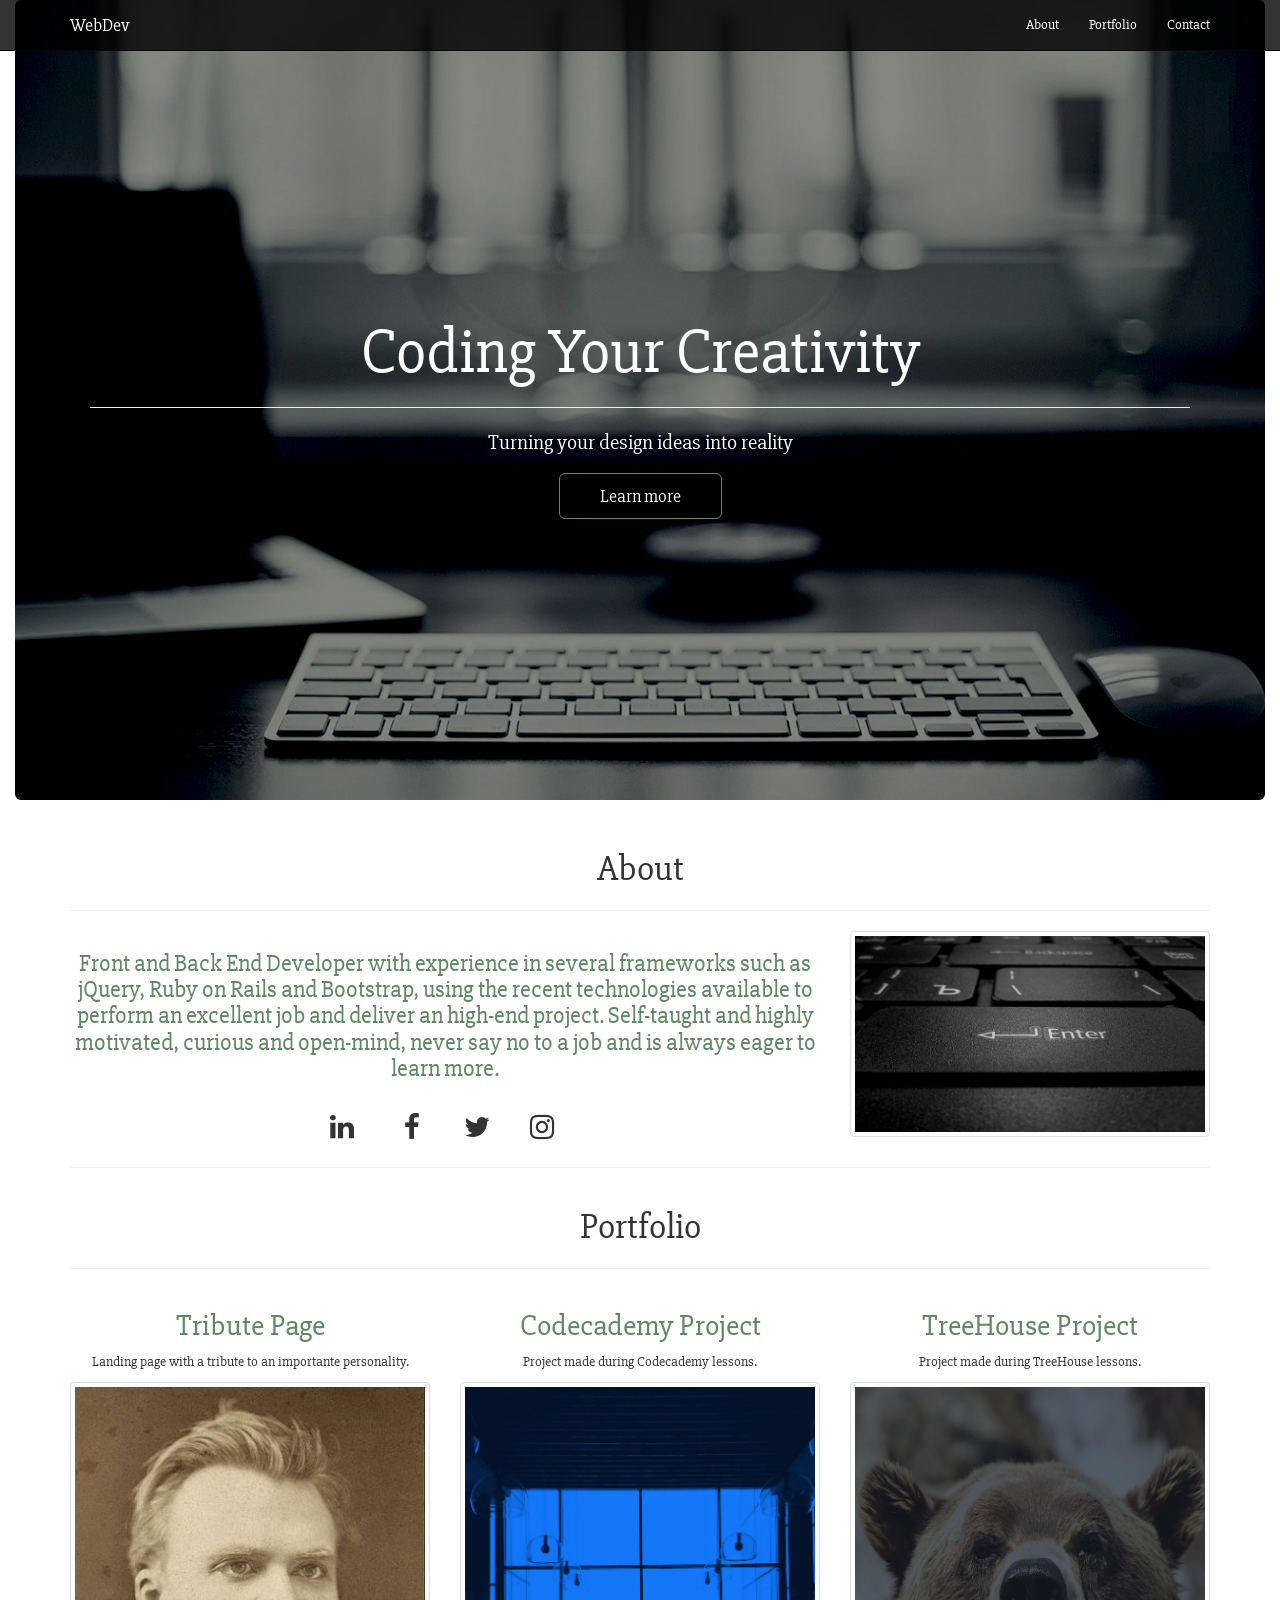
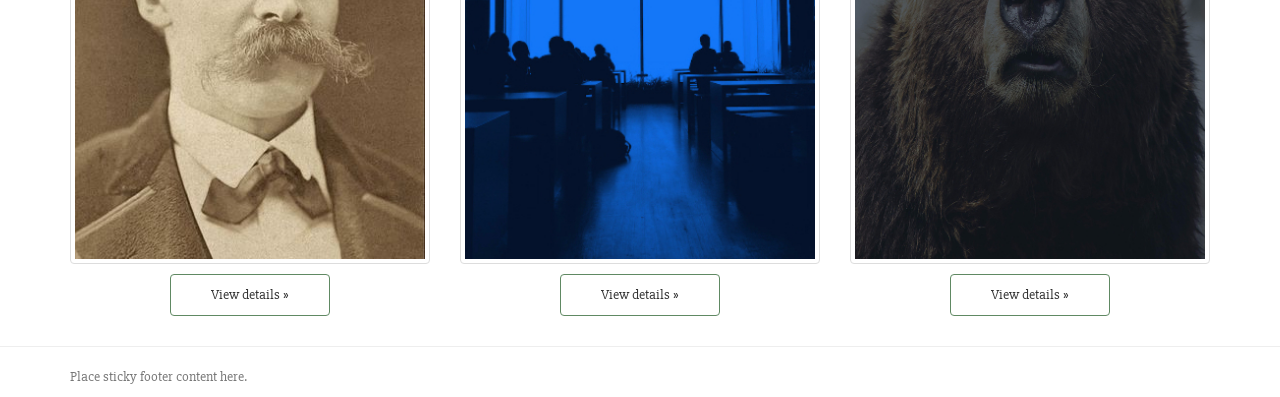
==== Personal_portfolio/index.html @ 29420472 "Add Personal Portfolio project" ====
<!DOCTYPE html>
	<html lang="en">
	<head>
		<meta charset="utf-8">
		<meta http-equiv="X-UA-Compatible" content="IE=edge">
		<meta name="viewport" content="width=device-width, initial-scale=1">
		<title>WebDev</title>
		<link rel="stylesheet" href="https://maxcdn.bootstrapcdn.com/bootstrap/3.3.7/css/bootstrap.min.css"
		      integrity="sha384-BVYiiSIFeK1dGmJRAkycuHAHRg32OmUcww7on3RYdg4Va+PmSTsz/K68vbdEjh4u" crossorigin="anonymous">
		<!--[if lt IE 9]>
      <script src="https://oss.maxcdn.com/html5shiv/3.7.3/html5shiv.min.js"></script>
      <script src="https://oss.maxcdn.com/respond/1.4.2/respond.min.js"></script>
    <![endif]-->
    <link href="https://fonts.googleapis.com/css?family=Slabo+27px" rel="stylesheet">
    <link rel="stylesheet" href="https://maxcdn.bootstrapcdn.com/font-awesome/4.5.0/css/font-awesome.min.css"/>

    <style>
      body {
        font-family: 'Slabo 27px', serif !important;
      }

      .jumbotron a, .navbar a {
        color: #fff !important;
      }

      .navbar {
        background-color: rgba(0, 0, 0, 0.8);
        margin: 0 auto;
      }

      .navbar a:hover {
        color: #608963 !important;
      }

      .jumbotron {
        height: 800px;
        background: url(images/computer.jpg) no-repeat top center;
        background-size: cover;
      }

      .front {
        margin-top: 250px;
        color: #fff;
        font-family:
      }

      .btn {
        border: 1px solid #608963;
        padding: 10px 40px;
      }

      .btn:hover {
        background-color: #608963;
      }

      h3, h2 {
        color: #608963;
      }

      .img-responsive {
        margin-bottom: 10px;
      }

    </style>
	</head>
	<body>
    <!-- NavBar -->
		<nav class="navbar navbar-inverse navbar-fixed-top">
  		<div class="container">
		    <!-- Brand and toggle get grouped for better mobile display -->
		    <div class="navbar-header">
		      <button type="button" class="navbar-toggle collapsed" data-toggle="collapse"
                  data-target="#bs-example-navbar-collapse-1" aria-expanded="false">
		        <span class="sr-only">Toggle navigation</span>
		        <span class="icon-bar"></span>
		        <span class="icon-bar"></span>
		        <span class="icon-bar"></span>
		      </button>
		      <a class="navbar-brand" href="#front">WebDev</a>
		    </div>
		    <!-- Collect the nav links, forms, and other content for toggling -->
		    <div class="collapse navbar-collapse" id="bs-example-navbar-collapse-1">
		      <ul class="nav navbar-nav navbar-right">
		        <li><a href="#about">About</a></li>
		        <li><a href="#portfolio">Portfolio</a></li>
		        <li><a href="#">Contact</a></li>
		      </ul>
		    </div><!-- /.navbar-collapse -->
		  </div><!-- /.container-fluid -->
		</nav>

    <!-- About -->
    <div class="container-fluid">
      <div class="jumbotron">
        <div class="container text-center front">
          <h1>Coding Your Creativity</h1>
          <hr>
          <p>Turning your design ideas into reality</p>
          <p><a class="btn btn-lg" href="#portfolio" role="button">Learn more</a></p>
        </div>
      </div>
      <div class="container" id="about">
        <h1 class="text-center">About</h1>
        <hr>
        <div class="row">
          <div class="col-md-8">
            <h3 class="text-center">Front and Back End Developer with experience in several frameworks such as jQuery, Ruby on Rails and Bootstrap, using the recent technologies available to perform an excellent job and deliver an high-end project. Self-taught and highly motivated, curious and open-mind, never say no to a job and is always eager to learn more.</h3><br>
            <div class="row icons">
              <div class="col-md-offset-4 col-md-1" ><i class="fa fa-linkedin fa-2x"></i></div>
              <div class="col-md-1 text-center" ><i class="fa fa-facebook fa-2x"></i></div>
              <div class="col-md-1 text-center" ><i class="fa fa-twitter fa-2x"></i></div>
              <div class="col-md-1 text-center" ><i class="fa fa-instagram fa-2x"></i></div>
            </div>
          </div>
          <div class="col-md-4">
            <img class="img-responsive img-thumbnail" src="images/subsection1b.jpg" alt="Keyboard Image">
          </div>
        </div>
        <hr>
      </div>
       <!-- Portfolio -->
      <div class="container" id="portfolio">
        <h1 class="text-center">Portfolio</h1>
        <hr>
        <div class="row">
          <div class="col-md-4 text-center">
            <h2>Tribute Page</h2>
            <p>Landing page with a tribute to an importante personality. </p>
            <img class="img-responsive img-thumbnail" src="images/nietzsche.jpg"><br>
            <p><a class="btn btn-default" href="tribute.html" role="button" target="_blank">View details &raquo;</a></p>
          </div>
          <div class="col-md-4 text-center">
            <h2>Codecademy Project</h2>
            <p>Project made during Codecademy lessons. </p>
            <img class="img-responsive img-thumbnail" src="images/innovationcloud.jpg"><br>
            <p><a class="btn btn-default" href="innovationcloud/index1.html" role="button" target="_blank">View details &raquo;</a></p>
          </div>
          <div class="col-md-4 text-center">
            <h2>TreeHouse Project</h2>
            <p>Project made during TreeHouse lessons.</p>
            <img class="img-responsive img-thumbnail" src="images/laketahoe.jpg"><br>
            <p><a class="btn btn-default" href="LakeTahoe/index.html" role="button" target="_blank">View details &raquo;</a></p>
          </div>
        </div>
      </div>
    </div>

      <hr>


    <!-- Portfolio -->

    <!-- Contact -->


    <!-- Footer -->
    <footer class="footer">
      <div class="container">
        <p class="text-muted">Place sticky footer content here.</p>
      </div>
    </footer>

		<!-- jQuery (necessary for Bootstrap's JavaScript plugins) -->
    <script src="https://ajax.googleapis.com/ajax/libs/jquery/1.12.4/jquery.min.js"></script>
    <!-- Include all compiled plugins (below), or include individual files as needed -->
    <script src="https://maxcdn.bootstrapcdn.com/bootstrap/3.3.7/js/bootstrap.min.js"
		integrity="sha384-Tc5IQib027qvyjSMfHjOMaLkfuWVxZxUPnCJA7l2mCWNIpG9mGCD8wGNIcPD7Txa"
		crossorigin="anonymous"></script>
	</body>
</html>
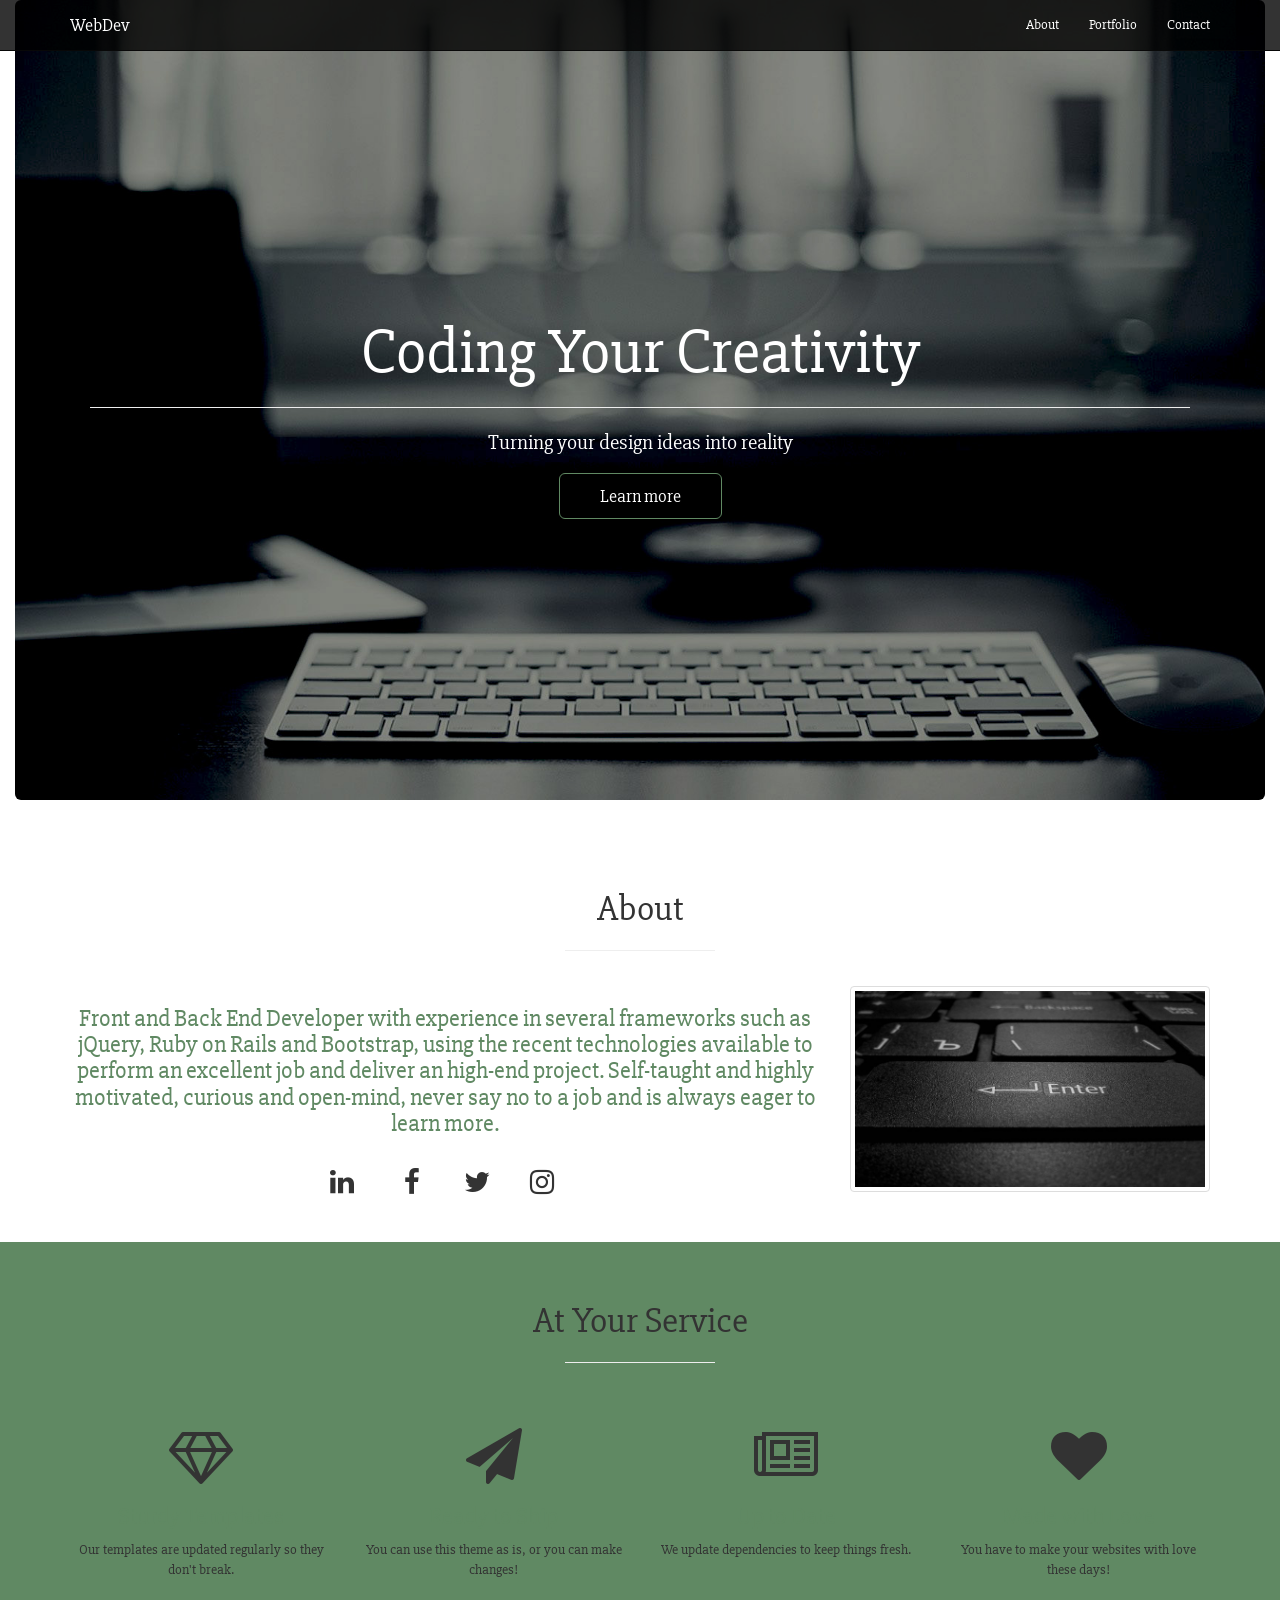
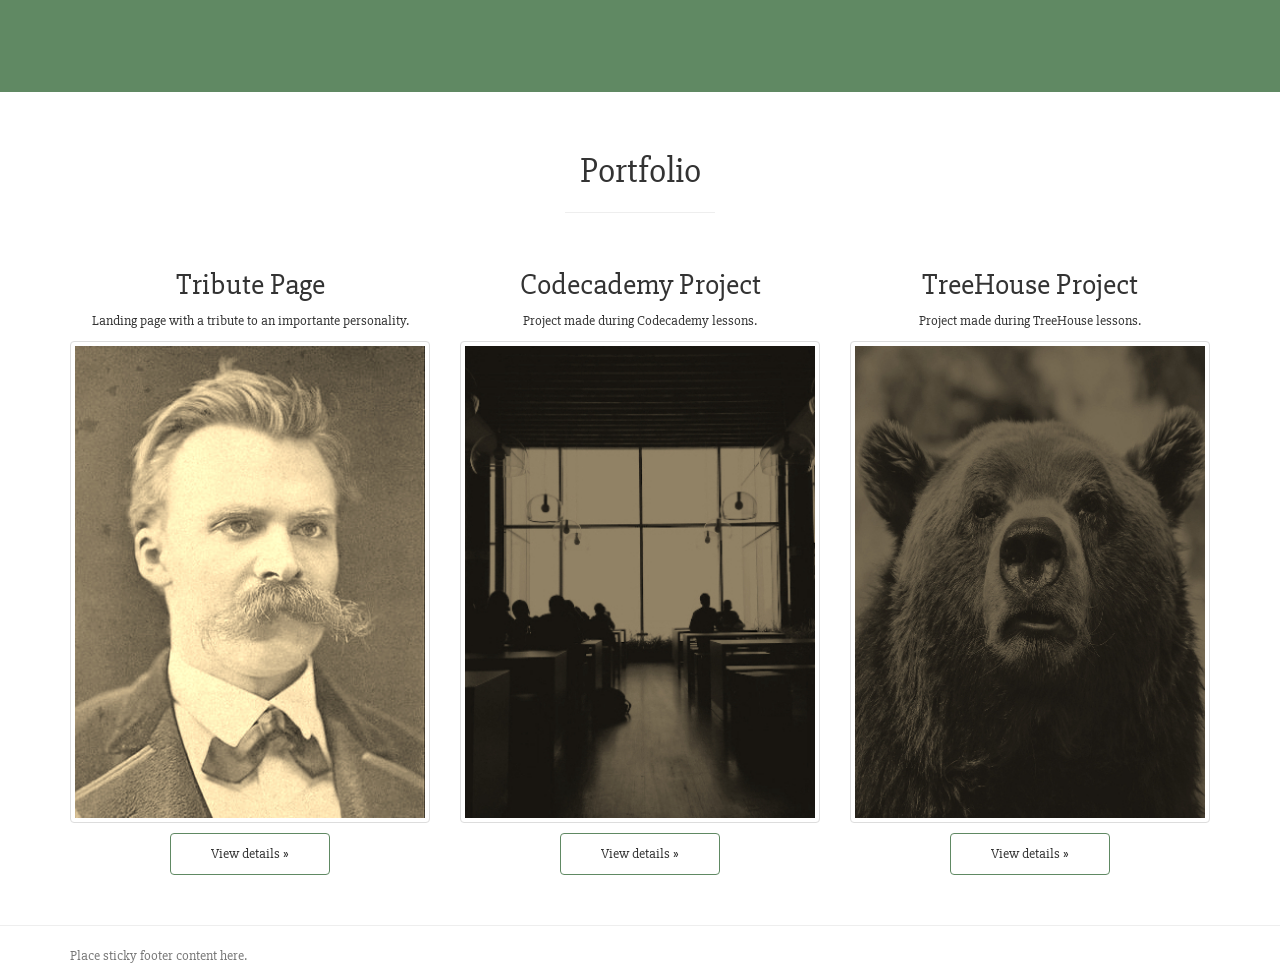
==== commit d6170fcb: "Fix images height and add services branch" ====
--- a/Personal_portfolio/index.html
+++ b/Personal_portfolio/index.html
@@ -19,6 +19,11 @@
         font-family: 'Slabo 27px', serif !important;
       }
 
+      section {
+        padding-top: 40px;
+        padding-bottom: 20px;
+      }
+
       .jumbotron a, .navbar a {
         color: #fff !important;
       }
@@ -53,12 +58,26 @@
         background-color: #608963;
       }
 
-      h3, h2 {
+      h3 {
         color: #608963;
       }
 
       .img-responsive {
         margin-bottom: 10px;
+      }
+
+      #services {
+        background-color: #608963;
+        height: 450px;
+      }
+
+      .service-box {
+        padding-top: 30px;
+      }
+
+      .primary {
+        width: 150px;
+        padding-bottom: 15px;
       }
 
     </style>
@@ -76,21 +95,21 @@
 		        <span class="icon-bar"></span>
 		        <span class="icon-bar"></span>
 		      </button>
-		      <a class="navbar-brand" href="#front">WebDev</a>
+		      <a class="navbar-brand" href="#header">WebDev</a>
 		    </div>
 		    <!-- Collect the nav links, forms, and other content for toggling -->
 		    <div class="collapse navbar-collapse" id="bs-example-navbar-collapse-1">
 		      <ul class="nav navbar-nav navbar-right">
 		        <li><a href="#about">About</a></li>
 		        <li><a href="#portfolio">Portfolio</a></li>
-		        <li><a href="#">Contact</a></li>
+		        <li><a href="#contact">Contact</a></li>
 		      </ul>
 		    </div><!-- /.navbar-collapse -->
 		  </div><!-- /.container-fluid -->
 		</nav>
 
-    <!-- About -->
-    <div class="container-fluid">
+    <!-- header -->
+    <header class="container-fluid" id="header">
       <div class="jumbotron">
         <div class="container text-center front">
           <h1>Coding Your Creativity</h1>
@@ -99,9 +118,12 @@
           <p><a class="btn btn-lg" href="#portfolio" role="button">Learn more</a></p>
         </div>
       </div>
-      <div class="container" id="about">
+    </header>
+    <!-- About -->
+    <section id="about">
+      <div class="container">
         <h1 class="text-center">About</h1>
-        <hr>
+        <hr class="primary">
         <div class="row">
           <div class="col-md-8">
             <h3 class="text-center">Front and Back End Developer with experience in several frameworks such as jQuery, Ruby on Rails and Bootstrap, using the recent technologies available to perform an excellent job and deliver an high-end project. Self-taught and highly motivated, curious and open-mind, never say no to a job and is always eager to learn more.</h3><br>
@@ -116,43 +138,79 @@
             <img class="img-responsive img-thumbnail" src="images/subsection1b.jpg" alt="Keyboard Image">
           </div>
         </div>
-        <hr>
-      </div>
+        <br>
+      </div>
+    </section>
+    <section id="services">
+        <div class="container">
+            <div class="row">
+                <div class="col-lg-12 text-center">
+                    <h1 class="section-heading">At Your Service</h1>
+                    <hr class="primary">
+                </div>
+            </div>
+        </div>
+        <div class="container">
+            <div class="row">
+                <div class="col-lg-3 col-md-6 text-center">
+                    <div class="service-box">
+                        <i class="fa fa-4x fa-diamond sr-icons"></i>
+                        <h3>Sturdy Templates</h3>
+                        <p>Our templates are updated regularly so they don't break.</p>
+                    </div>
+                </div>
+                <div class="col-lg-3 col-md-6 text-center">
+                    <div class="service-box">
+                        <i class="fa fa-4x fa-paper-plane sr-icons"></i>
+                        <h3>Ready to Ship</h3>
+                        <p>You can use this theme as is, or you can make changes!</p>
+                    </div>
+                </div>
+                <div class="col-lg-3 col-md-6 text-center">
+                    <div class="service-box">
+                        <i class="fa fa-4x fa-newspaper-o sr-icons"></i>
+                        <h3>Up to Date</h3>
+                        <p>We update dependencies to keep things fresh.</p>
+                    </div>
+                </div>
+                <div class="col-lg-3 col-md-6 text-center">
+                    <div class="service-box">
+                        <i class="fa fa-4x fa-heart sr-icons"></i>
+                        <h3>Made with Love</h3>
+                        <p>You have to make your websites with love these days!</p>
+                    </div>
+                </div>
+            </div>
+        </div>
+    </section>
        <!-- Portfolio -->
-      <div class="container" id="portfolio">
+    <section id="portfolio">
+      <div class="container">
         <h1 class="text-center">Portfolio</h1>
-        <hr>
+        <hr class="primary">
         <div class="row">
           <div class="col-md-4 text-center">
             <h2>Tribute Page</h2>
             <p>Landing page with a tribute to an importante personality. </p>
-            <img class="img-responsive img-thumbnail" src="images/nietzsche.jpg"><br>
+            <img class="img-responsive img-thumbnail" src="images/nietzsche1.jpg"><br>
             <p><a class="btn btn-default" href="tribute.html" role="button" target="_blank">View details &raquo;</a></p>
           </div>
           <div class="col-md-4 text-center">
             <h2>Codecademy Project</h2>
             <p>Project made during Codecademy lessons. </p>
-            <img class="img-responsive img-thumbnail" src="images/innovationcloud.jpg"><br>
+            <img class="img-responsive img-thumbnail" src="images/innovationcloud1.jpg"><br>
             <p><a class="btn btn-default" href="innovationcloud/index1.html" role="button" target="_blank">View details &raquo;</a></p>
           </div>
           <div class="col-md-4 text-center">
             <h2>TreeHouse Project</h2>
             <p>Project made during TreeHouse lessons.</p>
-            <img class="img-responsive img-thumbnail" src="images/laketahoe.jpg"><br>
+            <img class="img-responsive img-thumbnail" src="images/laketahoe1.jpg"><br>
             <p><a class="btn btn-default" href="LakeTahoe/index.html" role="button" target="_blank">View details &raquo;</a></p>
           </div>
         </div>
       </div>
-    </div>
-
-      <hr>
-
-
-    <!-- Portfolio -->
-
-    <!-- Contact -->
-
-
+    </section>
+    <hr>
     <!-- Footer -->
     <footer class="footer">
       <div class="container">
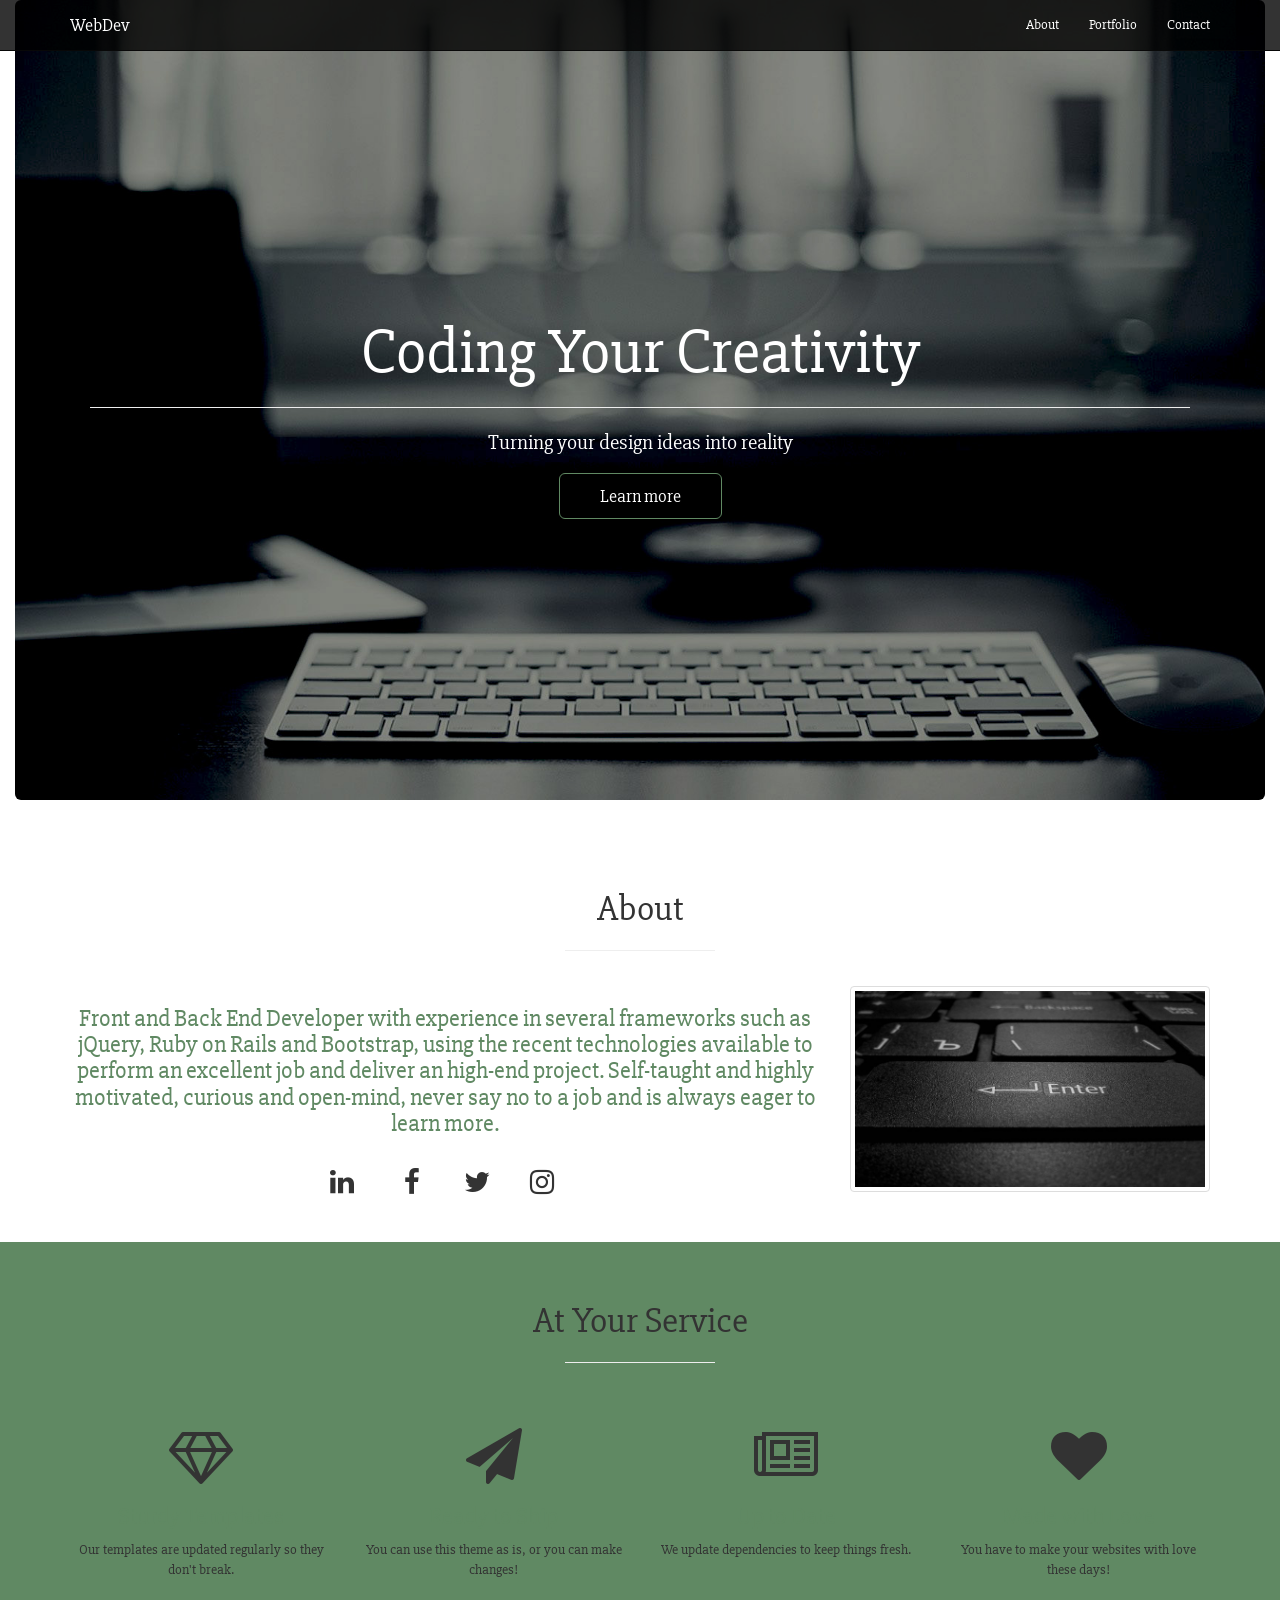
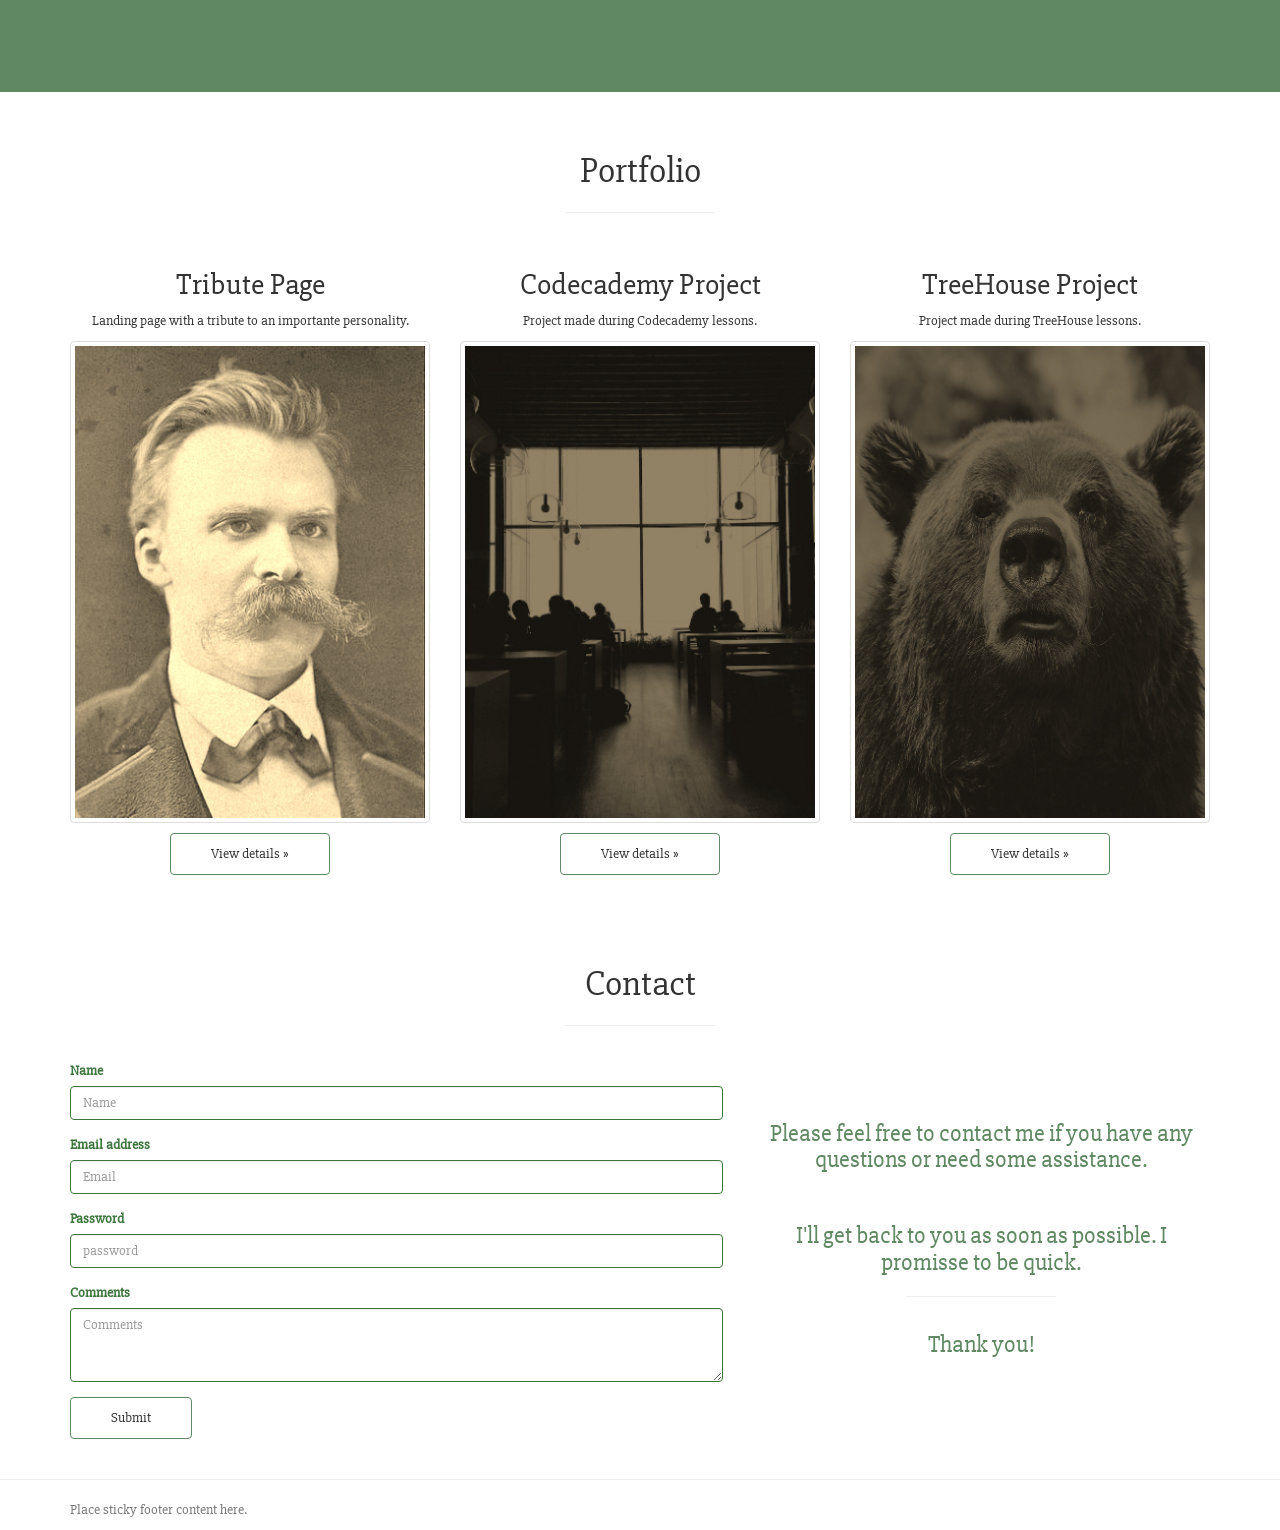
==== commit c926e866: "Add a form to contact" ====
--- a/Personal_portfolio/index.html
+++ b/Personal_portfolio/index.html
@@ -210,6 +210,45 @@
         </div>
       </div>
     </section>
+    <!-- Contact -->
+    <section id="contact">
+      <div class="container">
+        <h1 class="text-center">Contact</h1>
+        <hr class="primary">
+        <div class="row">
+          <div class="col-md-7">
+            <form>
+              <div class="form-group has-success">
+                <label class="control-label" for="inputSuccess1">Name</label>
+                <input type="text" class="form-control" id="inputSuccess1" aria-describedby="Name" placeholder="Name">
+              </div>
+              <div class="form-group has-success">
+                <label class="control-label" for="inputSuccess1">Email address</label>
+                <input type="email" class="form-control" id="inputSuccess1" aria-describedby="Email"
+                placeholder="Email">
+              </div>
+                <div class="form-group has-success">
+                  <label class="control-label" for="inputSuccess1">Password</label>
+                  <input type="text" class="form-control" id="inputSuccess1" aria-describedby="password"
+                  placeholder="password">
+              </div>
+              <div class="form-group has-success">
+                <label class="control-label" for="inputSuccess1">Comments</label>
+                <textarea type="text" rows="3" class="form-control" id="inputSuccess1" aria-describedby="comments" placeholder="Comments"></textarea>
+              </div>
+              <button type="submit" class="btn btn-default">Submit</button>
+            </form>
+          </div>
+          <div class="col-md-5 text-center"><br>
+          <br>
+          <h3>Please feel free to contact me if you have any questions or need some assistance.</h3><br>
+          <h3>I'll get back to you as soon as possible. I promisse to be quick.</h3>
+          <hr class="primary">
+          <h3>Thank you!</h3>
+        </div>
+        </div>
+      </div>
+    </section>
     <hr>
     <!-- Footer -->
     <footer class="footer">
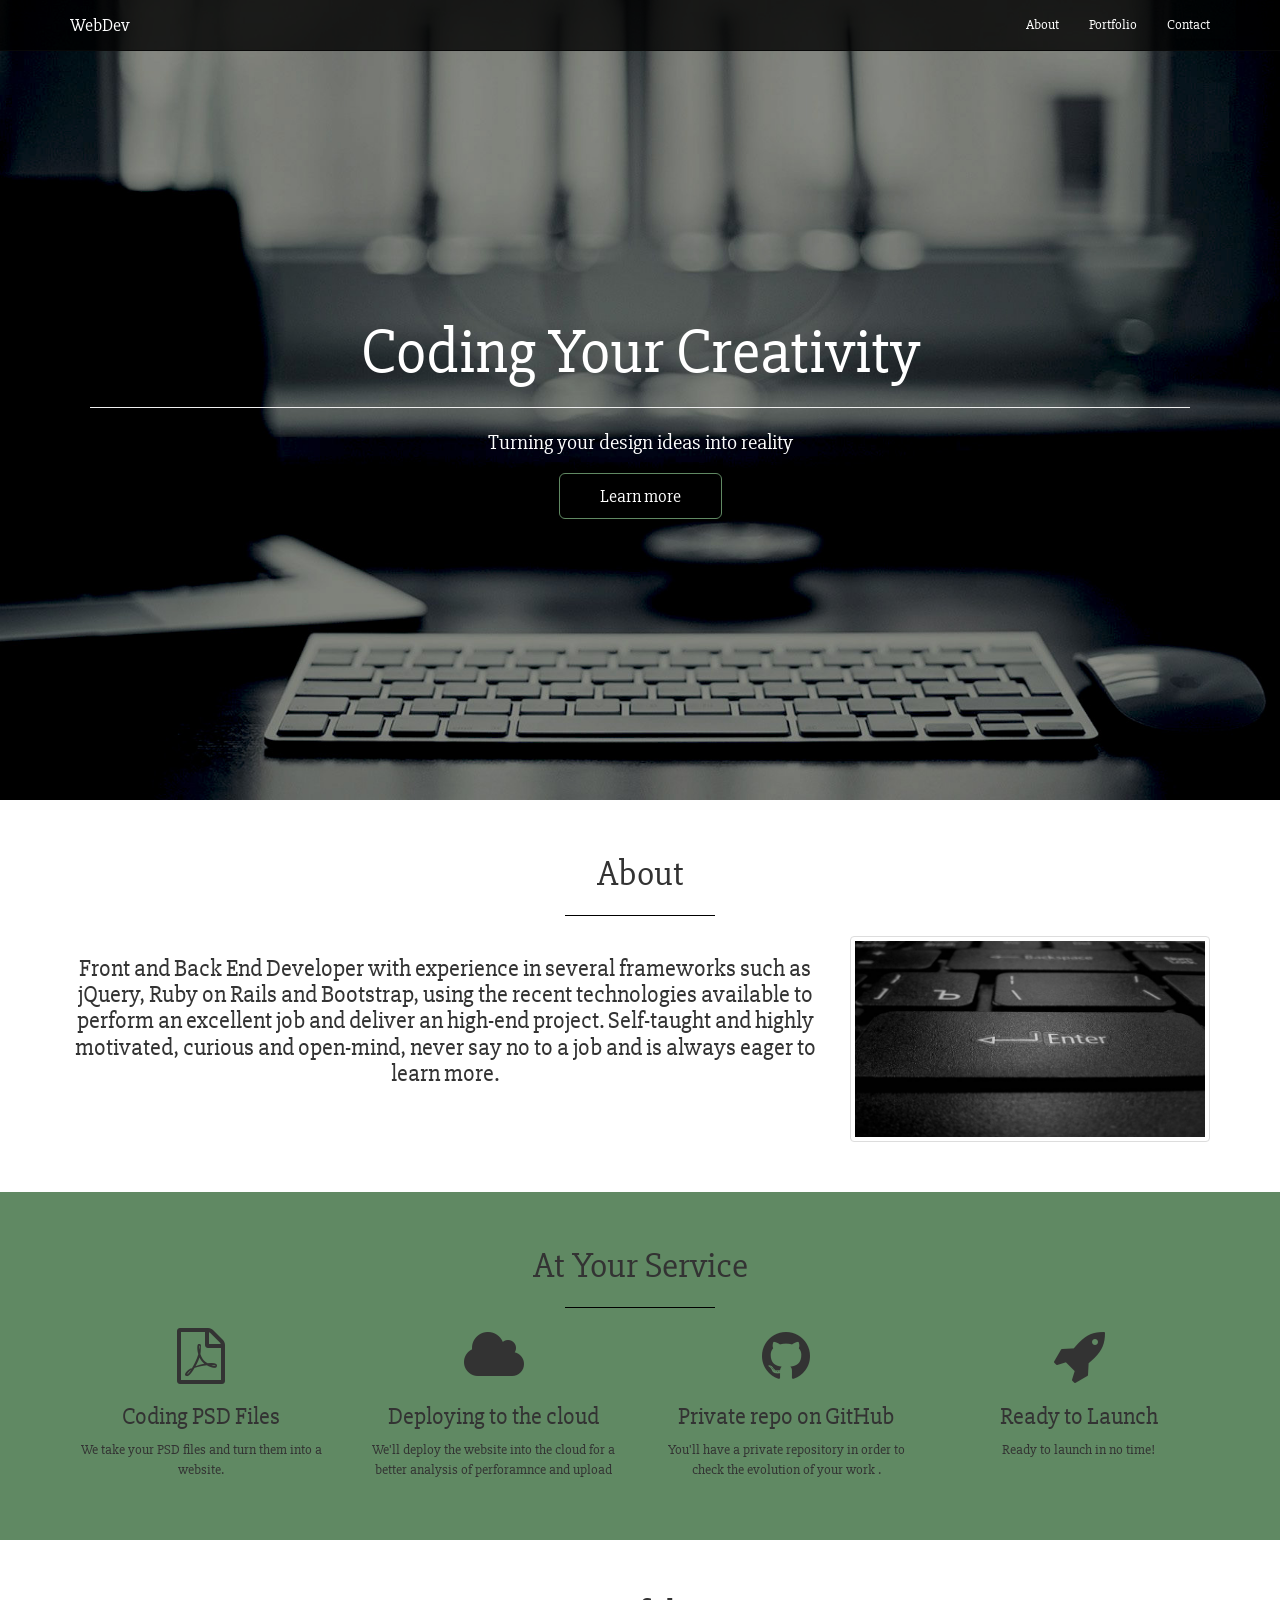
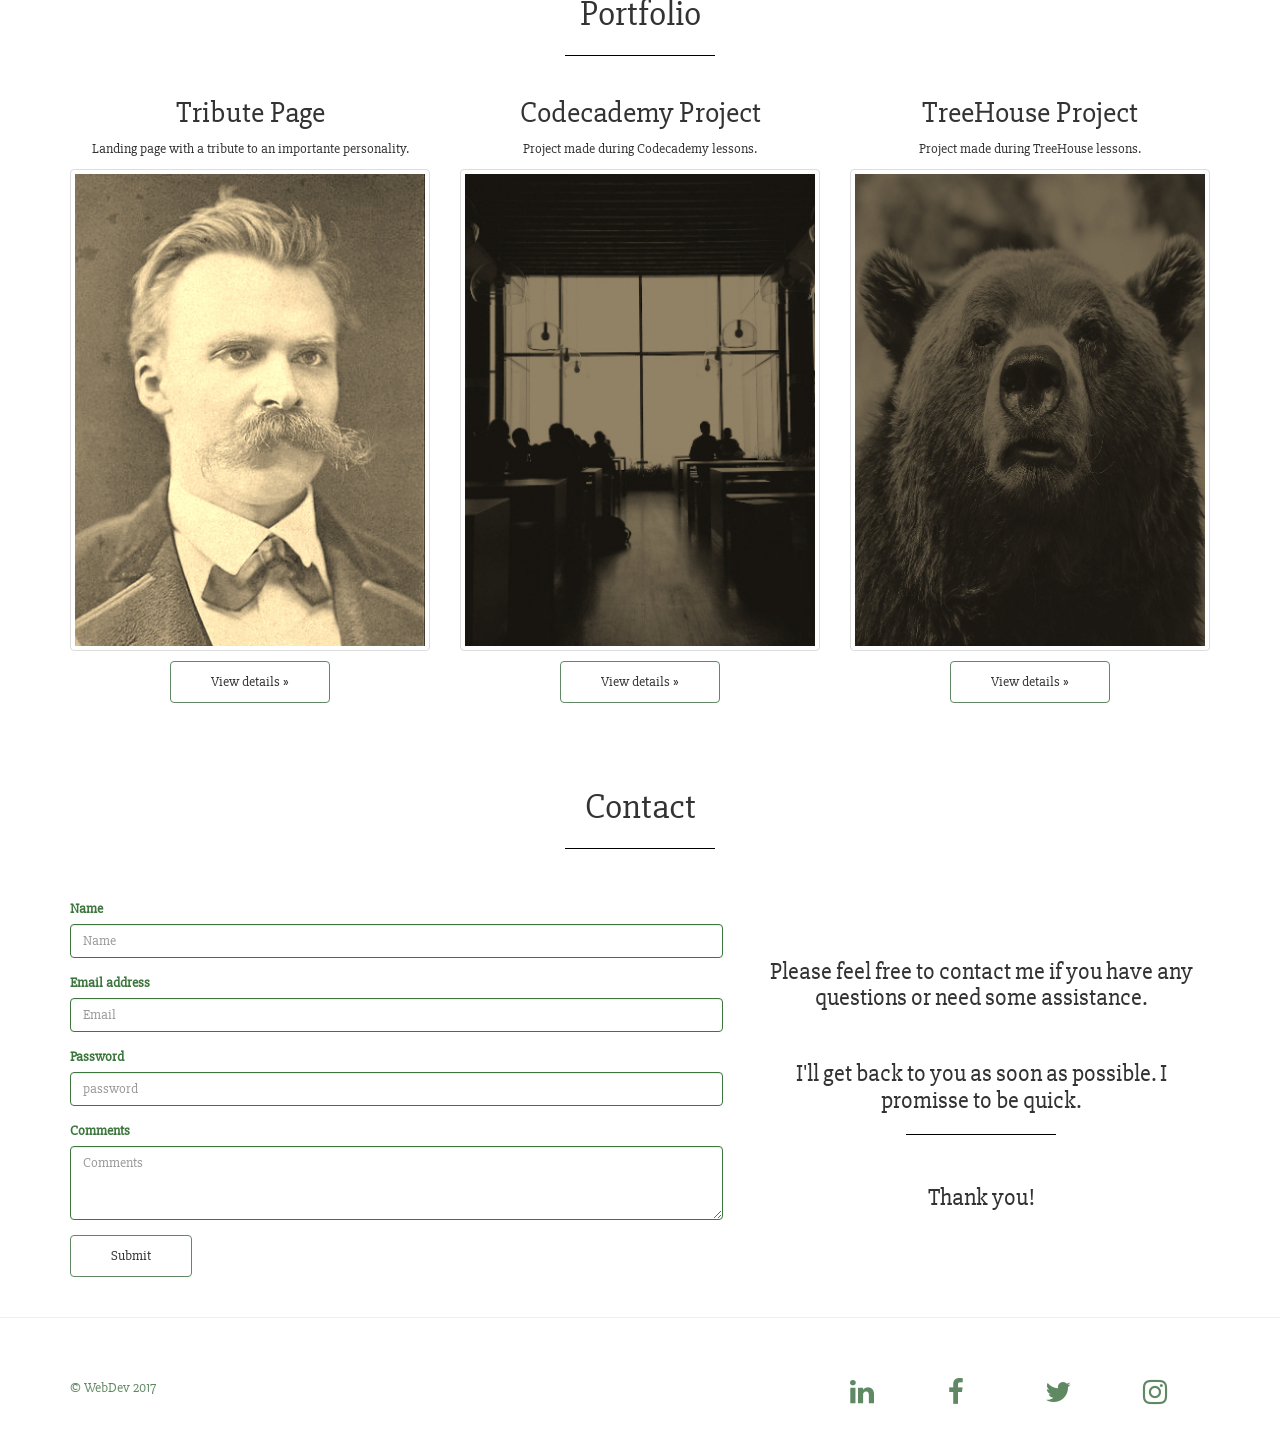
==== commit 2d968d06: "Add javascript and footer to portfolio page" ====
--- a/Personal_portfolio/index.html
+++ b/Personal_portfolio/index.html
@@ -20,7 +20,7 @@
       }
 
       section {
-        padding-top: 40px;
+        padding-top: 35px;
         padding-bottom: 20px;
       }
 
@@ -37,10 +37,14 @@
         color: #608963 !important;
       }
 
-      .jumbotron {
+      header {
         height: 800px;
         background: url(images/computer.jpg) no-repeat top center;
         background-size: cover;
+      }
+
+      .jumbotron {
+        background-color: rgba(255, 255, 255, 0.0);
       }
 
       .front {
@@ -58,26 +62,35 @@
         background-color: #608963;
       }
 
-      h3 {
-        color: #608963;
-      }
-
       .img-responsive {
         margin-bottom: 10px;
       }
 
       #services {
         background-color: #608963;
-        height: 450px;
-      }
-
-      .service-box {
-        padding-top: 30px;
+        height: 100%;
+        padding-bottom: 50px;
+      }
+
+      #contact .primary {
+        padding-bottom: 30px;
       }
 
       .primary {
         width: 150px;
-        padding-bottom: 15px;
+        border-top: 1px solid black;
+      }
+
+      footer {
+        padding-top: 20px;
+        padding-bottom: 40px;
+        height: 100%;
+        margin-top: 40px;
+        color: #608963 !important;
+      }
+
+      footer .fa {
+        color: #608963 !important;
       }
 
     </style>
@@ -100,9 +113,9 @@
 		    <!-- Collect the nav links, forms, and other content for toggling -->
 		    <div class="collapse navbar-collapse" id="bs-example-navbar-collapse-1">
 		      <ul class="nav navbar-nav navbar-right">
-		        <li><a href="#about">About</a></li>
-		        <li><a href="#portfolio">Portfolio</a></li>
-		        <li><a href="#contact">Contact</a></li>
+		        <li><a class="about" href="#about">About</a></li>
+		        <li><a class="portfolio" href="#portfolio">Portfolio</a></li>
+		        <li><a class="contact" href="#contact">Contact</a></li>
 		      </ul>
 		    </div><!-- /.navbar-collapse -->
 		  </div><!-- /.container-fluid -->
@@ -127,12 +140,7 @@
         <div class="row">
           <div class="col-md-8">
             <h3 class="text-center">Front and Back End Developer with experience in several frameworks such as jQuery, Ruby on Rails and Bootstrap, using the recent technologies available to perform an excellent job and deliver an high-end project. Self-taught and highly motivated, curious and open-mind, never say no to a job and is always eager to learn more.</h3><br>
-            <div class="row icons">
-              <div class="col-md-offset-4 col-md-1" ><i class="fa fa-linkedin fa-2x"></i></div>
-              <div class="col-md-1 text-center" ><i class="fa fa-facebook fa-2x"></i></div>
-              <div class="col-md-1 text-center" ><i class="fa fa-twitter fa-2x"></i></div>
-              <div class="col-md-1 text-center" ><i class="fa fa-instagram fa-2x"></i></div>
-            </div>
+
           </div>
           <div class="col-md-4">
             <img class="img-responsive img-thumbnail" src="images/subsection1b.jpg" alt="Keyboard Image">
@@ -154,30 +162,30 @@
             <div class="row">
                 <div class="col-lg-3 col-md-6 text-center">
                     <div class="service-box">
-                        <i class="fa fa-4x fa-diamond sr-icons"></i>
-                        <h3>Sturdy Templates</h3>
-                        <p>Our templates are updated regularly so they don't break.</p>
+                        <i class="fa fa-4x fa-file-pdf-o sr-icons"></i>
+                        <h3>Coding PSD Files</h3>
+                        <p>We take your PSD files and turn them into a website.</p>
                     </div>
                 </div>
                 <div class="col-lg-3 col-md-6 text-center">
                     <div class="service-box">
-                        <i class="fa fa-4x fa-paper-plane sr-icons"></i>
-                        <h3>Ready to Ship</h3>
-                        <p>You can use this theme as is, or you can make changes!</p>
+                        <i class="fa fa-4x fa-cloud sr-icons"></i>
+                        <h3>Deploying to the cloud</h3>
+                        <p>We'll deploy the website into the cloud for a better analysis of perforamnce and upload</p>
                     </div>
                 </div>
                 <div class="col-lg-3 col-md-6 text-center">
                     <div class="service-box">
-                        <i class="fa fa-4x fa-newspaper-o sr-icons"></i>
-                        <h3>Up to Date</h3>
-                        <p>We update dependencies to keep things fresh.</p>
+                        <i class="fa fa-4x fa-github sr-icons"></i>
+                        <h3>Private repo on GitHub</h3>
+                        <p>You'll have a private repository in order to check the evolution of your work  .</p>
                     </div>
                 </div>
                 <div class="col-lg-3 col-md-6 text-center">
                     <div class="service-box">
-                        <i class="fa fa-4x fa-heart sr-icons"></i>
-                        <h3>Made with Love</h3>
-                        <p>You have to make your websites with love these days!</p>
+                        <i class="fa fa-4x fa-rocket sr-icons"></i>
+                        <h3>Ready to Launch</h3>
+                        <p>Ready to launch in no time!</p>
                     </div>
                 </div>
             </div>
@@ -253,7 +261,15 @@
     <!-- Footer -->
     <footer class="footer">
       <div class="container">
-        <p class="text-muted">Place sticky footer content here.</p>
+        <div class="row">
+          <div class="col-md-8">
+            <p>&copy; WebDev 2017</p>
+          </div>
+          <div class="col-md-1"><a href="https://www.linkedin.com" target="_blank"><i class="fa fa-linkedin fa-2x"></i></a></div>
+          <div class="col-md-1" ><a href="https://www.facebook.com" target="_blank"><i class="fa fa-facebook fa-2x"></i></a></div>
+          <div class="col-md-1" ><a href="https://twitter.com" target="_blank"><i class="fa fa-twitter fa-2x"></i></a></div>
+          <div class="col-md-1" ><a href="https://www.instagram.com" target="_blanck"><i class="fa fa-instagram fa-2x"></i></a></div>
+        </div>
       </div>
     </footer>
 
@@ -263,5 +279,25 @@
     <script src="https://maxcdn.bootstrapcdn.com/bootstrap/3.3.7/js/bootstrap.min.js"
 		integrity="sha384-Tc5IQib027qvyjSMfHjOMaLkfuWVxZxUPnCJA7l2mCWNIpG9mGCD8wGNIcPD7Txa"
 		crossorigin="anonymous"></script>
+    <script>
+      $(document).ready(function() {
+        $(function() {
+          $('a[href*="#"]:not([href="#"])').click(function() {
+            if (location.pathname.replace(/^\//,'') == this.pathname.replace(/^\//,'') && location.hostname == this.hostname) {
+              var target = $(this.hash);
+              target = target.length ? target : $('[name=' + this.hash.slice(1) +']');
+              if (target.length) {
+                $('html, body').animate({
+                  scrollTop: target.offset().top
+                }, 1000);
+                return false;
+              }
+            }
+          });
+        });
+      });
+    </script>
 	</body>
 </html>
+
+
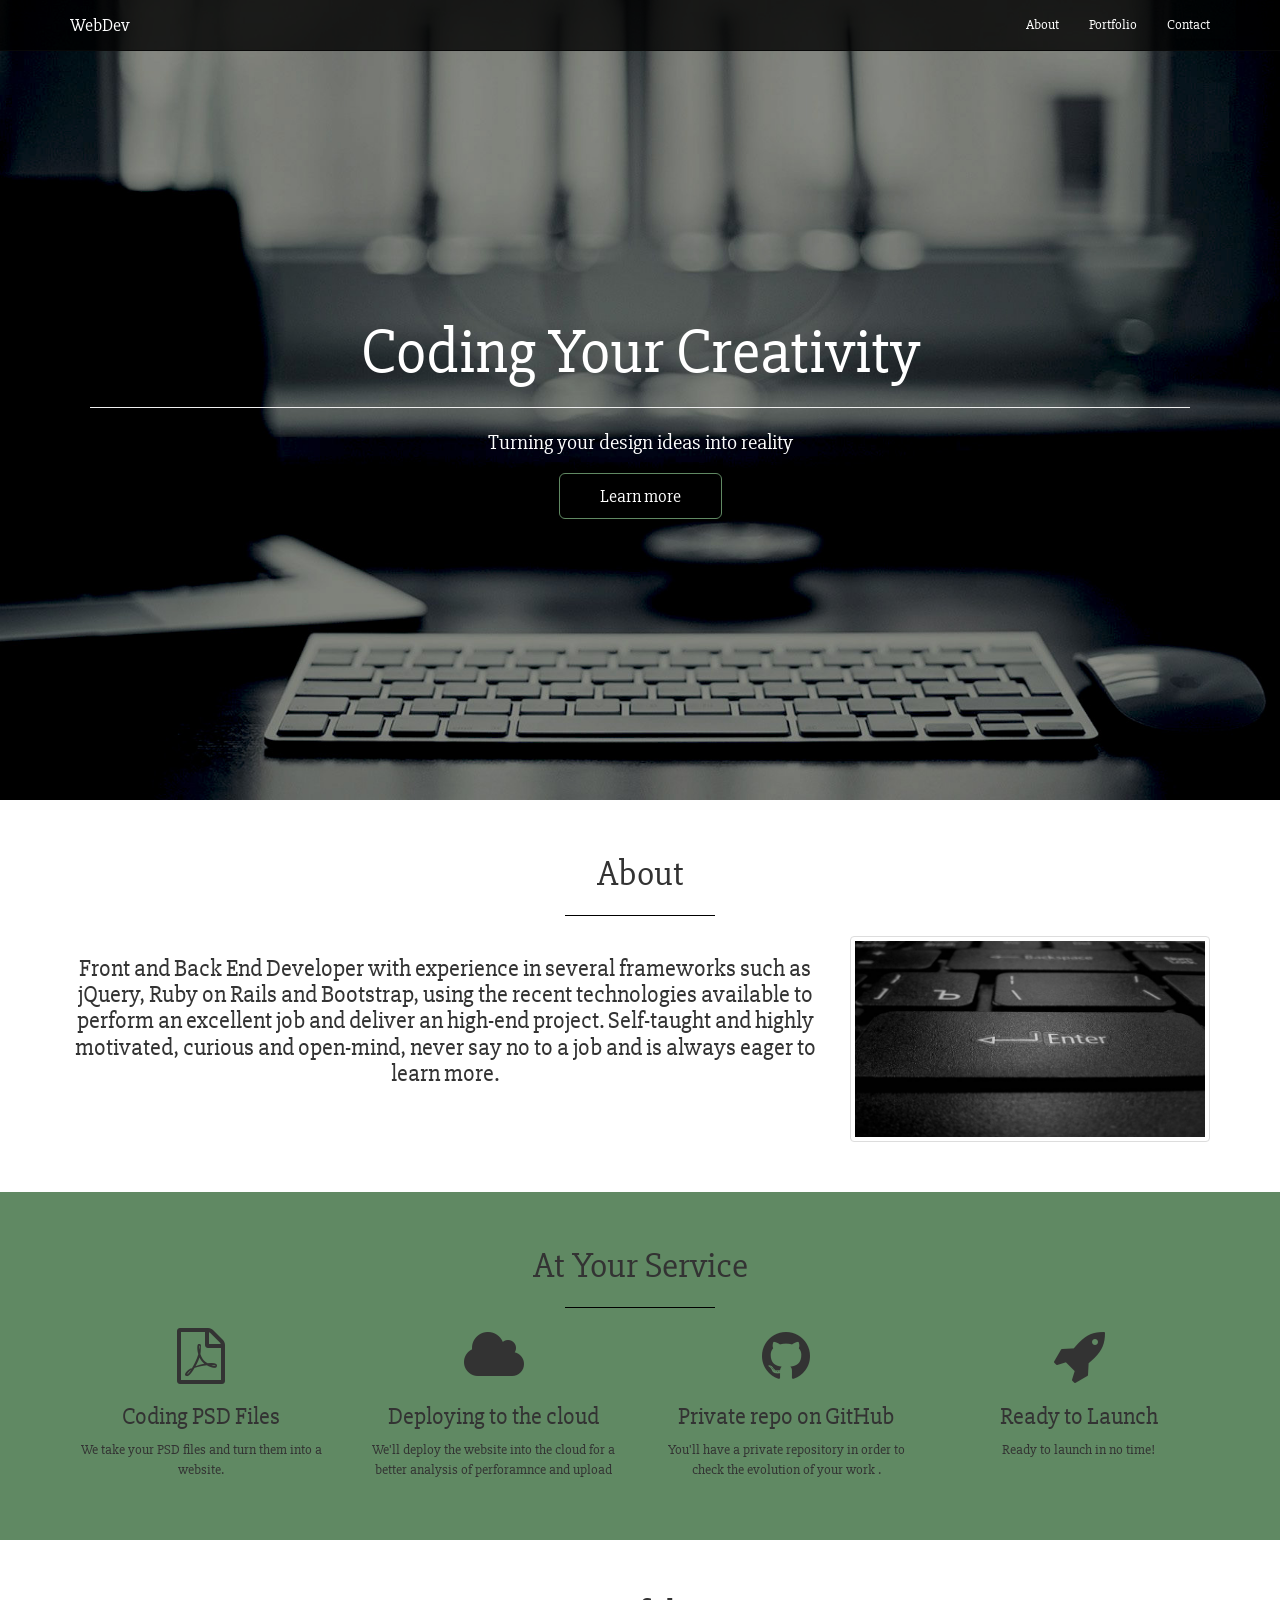
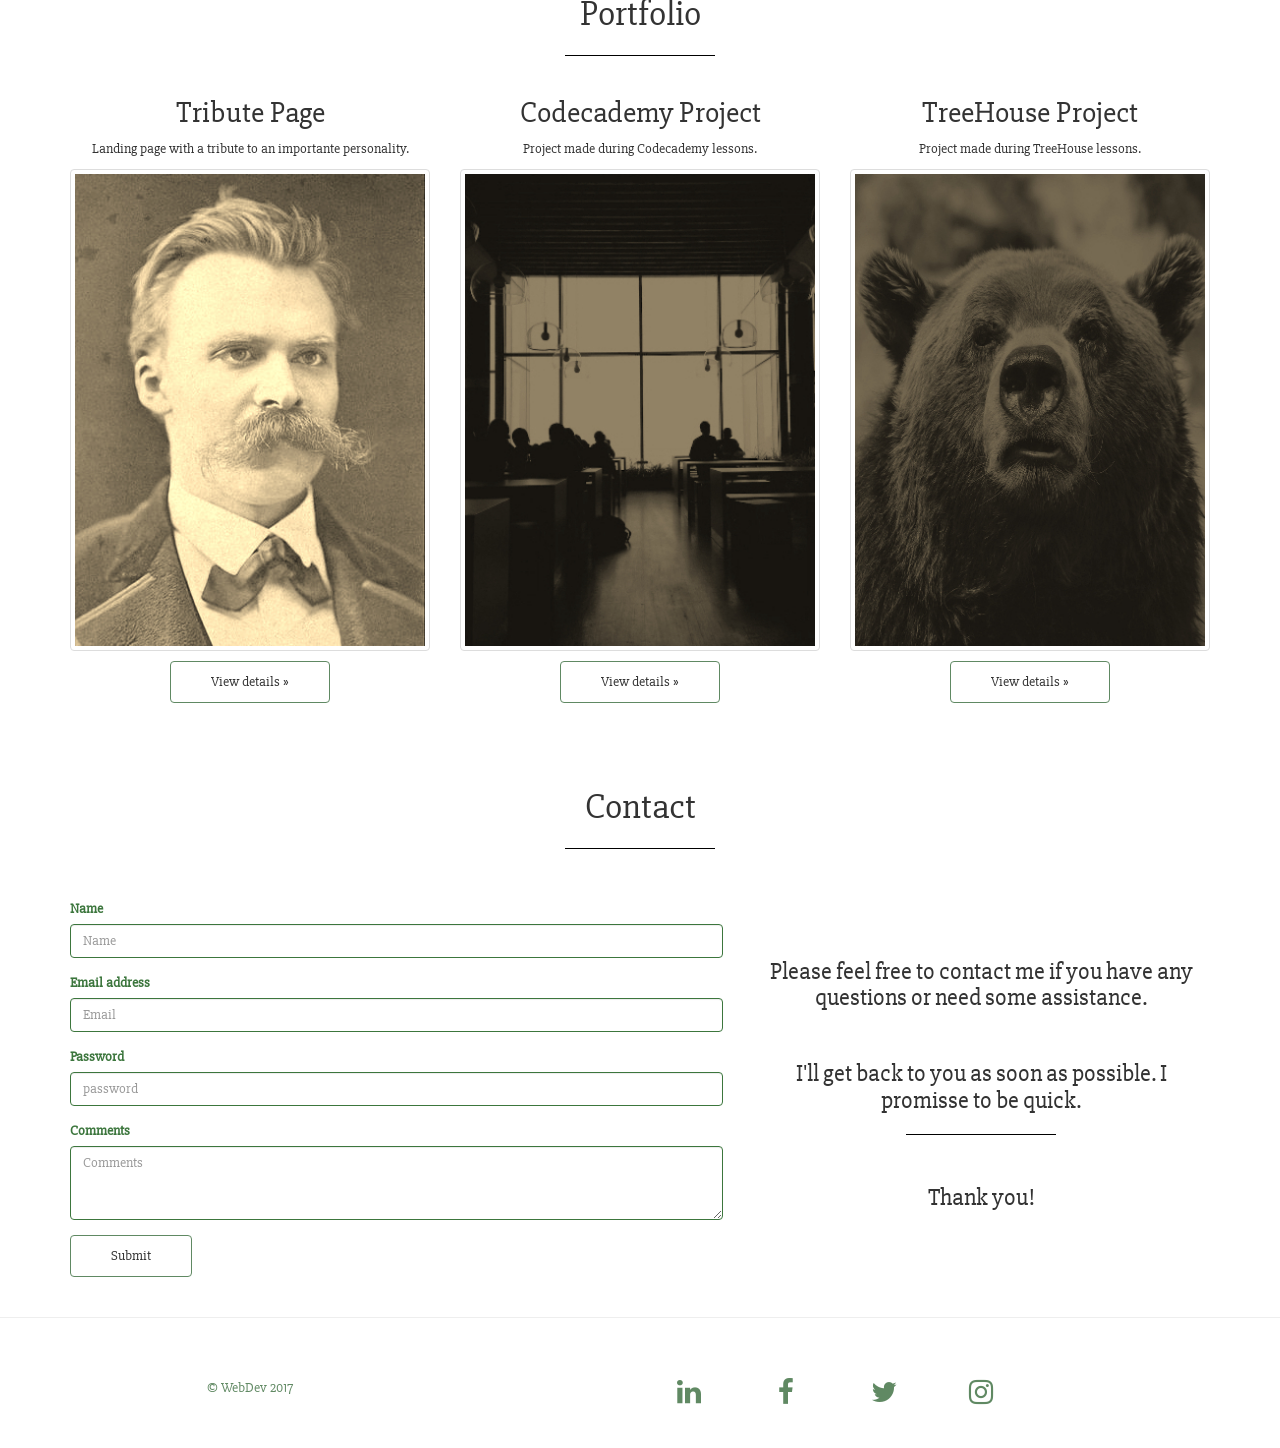
==== commit 3c3d26c5: "Fix footer anchors" ====
--- a/Personal_portfolio/index.html
+++ b/Personal_portfolio/index.html
@@ -259,13 +259,13 @@
     </section>
     <hr>
     <!-- Footer -->
-    <footer class="footer">
+    <footer class="footer text-center">
       <div class="container">
         <div class="row">
-          <div class="col-md-8">
+          <div class="col-md-4">
             <p>&copy; WebDev 2017</p>
           </div>
-          <div class="col-md-1"><a href="https://www.linkedin.com" target="_blank"><i class="fa fa-linkedin fa-2x"></i></a></div>
+          <div class="col-md-offset-2 col-md-1"><a href="https://www.linkedin.com" target="_blank"><i class="fa fa-linkedin fa-2x"></i></a></div>
           <div class="col-md-1" ><a href="https://www.facebook.com" target="_blank"><i class="fa fa-facebook fa-2x"></i></a></div>
           <div class="col-md-1" ><a href="https://twitter.com" target="_blank"><i class="fa fa-twitter fa-2x"></i></a></div>
           <div class="col-md-1" ><a href="https://www.instagram.com" target="_blanck"><i class="fa fa-instagram fa-2x"></i></a></div>
